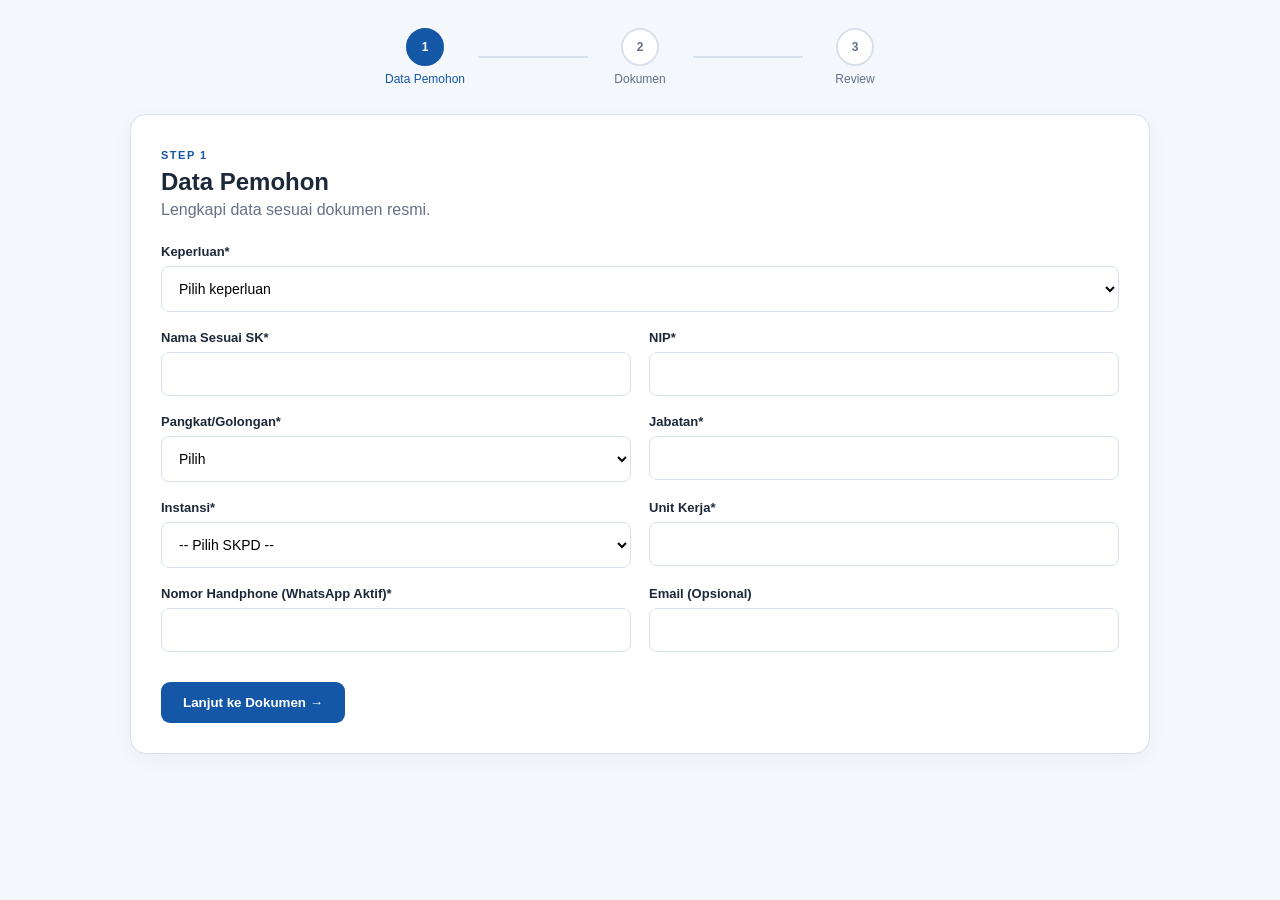
==== SKBT Digital/index.html @ 1875ef89 "Update index.html" ====
<!doctype html>
<html lang="id">
<head>
<meta charset="utf-8">
<meta name="viewport" content="width=device-width,initial-scale=1">
<title>Permohonan SKBT Online</title>
<link rel="stylesheet" href="style.css">
</head>
<body>

<main class="container">
  <div class="progress">
    <div class="p active" id="p1"><b>1</b><span>Data Pemohon</span></div>
    <i id="l1"></i>
    <div class="p" id="p2"><b>2</b><span>Dokumen</span></div>
    <i id="l2"></i>
    <div class="p" id="p3"><b>3</b><span>Review</span></div>
  </div>

  <form id="form">

    <!-- STEP 1 -->
    <section class="step active" id="s1">
      <div class="card">
        <div class="title">
          <small>STEP 1</small>
          <h2>Data Pemohon</h2>
          <p>Lengkapi data sesuai dokumen resmi.</p>
        </div>

        <div class="grid">
          <label class="full">Keperluan*
            <select id="keperluan" required>
              <option value="">Pilih keperluan</option>
              <option>Pensiun</option>
              <option>Pensiun Dini</option>
              <option>Pindah Tugas</option>
              <option>Pemberhentian dengan hormat sebagai Pegawai Negeri Sipil (PNS) karena meninggal dunia</option>
              <option>Pengangkatan Dalam Jabatan</option>
              <option>Keperluan Lainnya</option>
            </select>
          </label>

          <label>Nama Sesuai SK*
            <input id="nama" required>
          </label>

          <label>NIP*
            <input id="nip" maxlength="18" inputmode="numeric" required>
          </label>

          <label>Pangkat/Golongan*
            <select id="pangkat" required>
              <option value="">Pilih</option>
              <option>Juru Muda / I.a</option>
              <option>Juru Muda Tingkat I / I.b</option>
              <option>Juru / I.c</option>
              <option>Juru Tingkat I / I.d</option>
              <option>Pengatur Muda / II.a</option>
              <option>Pengatur Muda Tingkat I / II.b</option>
              <option>Pengatur / II.c</option>
              <option>Pengatur Tingkat I / II.d</option>
              <option>Penata Muda / III.a</option>
              <option>Penata Muda Tingkat I / III.b</option>
              <option>Penata / III.c</option>
              <option>Penata Tingkat I / III.d</option>
              <option>Pembina / IV.a</option>
              <option>Pembina Tingkat I / IV.b</option>
              <option>Pembina Utama Muda / IV.c</option>
              <option>Pembina Utama Madya / IV.d</option>
              <option>Pembina Utama / IV.e</option>
            </select>
          </label>

          <label>Jabatan*
            <input id="jabatan" required>
          </label>

          <label>Instansi* 
             <select id="instansi" name="skpd" required>
        <option value="">-- Pilih SKPD --</option>
    </select>

       	 </label>

          <label>Unit Kerja*
            <input id="unit" required>
          </label>

          <label>Nomor Handphone (WhatsApp Aktif)*
            <input id="wa" type="tel" required>
          </label>

          <label>Email (Opsional)
            <input id="email" type="email">
          </label>
        </div>

        <div class="actions">
          <button type="button" class="primary" onclick="next()">Lanjut ke Dokumen →</button>
        </div>
      </div>
    </section>

    <!-- STEP 2 -->
    <section class="step" id="s2">
      <div class="card">
        <div class="title">
          <small>STEP 2</small>
          <h2>Dokumen Persyaratan</h2>
          <p>Upload dokumen PDF, JPG, atau PNG dengan ukuran maksimal 5 MB per file.</p>
        </div>

        <div id="docs"></div>

        <div id="heirSection" class="heir-section">
          <div class="heir-title">
            <span>DOKUMEN TAMBAHAN</span>
            <h3>Dokumen Ahli Waris</h3>
            <p>Dokumen berikut wajib diunggah karena keperluan yang dipilih adalah pemberhentian karena meninggal dunia.</p>
          </div>
          <div id="heirDocs"></div>
        </div>

        <div class="check">
          <h3>Checklist Kelengkapan</h3>

          <label>
            <input type="checkbox" required>
            Saya memastikan seluruh data yang diisi benar dan nomor WhatsApp yang diisi siap dihubungi dan dicantumkan di dalam surat.
          </label>

          <label>
            <input type="checkbox" required>
            Saya memastikan dokumen yang diunggah benar dan dapat dibaca dengan jelas.
          </label>

          <label>
            <input type="checkbox" required>
            Saya menyetujui data dan dokumen digunakan untuk proses pelayanan Surat Keterangan Bebas Temuan.
          </label>
        </div>

        <div class="actions">
          <button type="button" class="secondary" onclick="prev()">← Kembali</button>
          <button type="button" class="primary" onclick="next()">Review Pengajuan →</button>
        </div>
      </div>
    </section>

    <!-- STEP 3 -->
    <section class="step" id="s3">
      <div class="card">
        <div class="title">
          <small>STEP 3</small>
          <h2>Review Pengajuan</h2>
          <p>Periksa kembali seluruh data dan dokumen sebelum dikirim.</p>
        </div>

        <div id="review" class="review"></div>

        <h3>Dokumen yang Diunggah</h3>
        <ul id="reviewDocs"></ul>

        <label class="confirm">
          <input id="final" type="checkbox" required>
          Saya telah memeriksa seluruh data dan dokumen dan menyatakan informasi yang diberikan benar serta dapat dipertanggungjawabkan.
        </label>
		  <br><br>
		  <label><b></b>Jika Sudah Sesuai, Silahkan Klik Kirim Permohonan (Cukup 1 Kali Klik). Setelah Itu Tunggu Proses 30 Detik sampai 1 Menit </b> </label>
        <div class="actions">
          <button type="button" class="secondary" onclick="prev()">← Kembali</button>
          <button type="submit" id="submitBtn" class="success">✓ Kirim Permohonan</button>
		  <div
  id="submitLoading"
  class="submit-loading"
  aria-live="polite"
>
  <span class="loading-spinner"></span>

  <span id="loadingText">
    Mengirim permohonan...
  </span>
</div>
        </div>
      </div>
    </section>

  </form>

  <section id="success" class="success-box">
    <div class="ok">✓</div>
    <h2>Permohonan Berhasil Dikirim</h2>
    <p>Nomor permohonan Anda:</p>
    <strong id="number"></strong>
    <p>Simpan nomor ini untuk pengecekan status permohonan.</p>
	  <br>
	<a href="https://inspektorat.acehtimurkab.go.id/halaman/bebas-temuan"><- Kembali Ke Halaman Utama</a>
  </section>
</main>

<script src="script.js"></script>
</body>
</html>
---- SKBT Digital/style.css ----
*{box-sizing:border-box}
:root{--primary:#1457a6;--primary-dark:#0d3f7a;--success:#18864b;--bg:#f4f7fb;--white:#fff;--text:#1d2939;--muted:#667085;--border:#d9e1ec}
html,body{margin:0;padding:0}
body{font-family:Arial,Helvetica,sans-serif;background:var(--bg);color:var(--text)}
.container{max-width:1050px;margin:0 auto;padding:28px 15px 45px}
.progress{display:flex;align-items:center;justify-content:center;margin:0 auto 28px}
.p{display:flex;flex-direction:column;align-items:center;gap:6px;color:var(--muted);font-size:12px;min-width:85px}
.p b{width:38px;height:38px;border-radius:50%;border:2px solid var(--border);background:#fff;display:grid;place-items:center;font-weight:bold}
.p.active{color:var(--primary)}
.p.active b{background:var(--primary);color:#fff;border-color:var(--primary)}
.p.done b{background:var(--success);color:#fff;border-color:var(--success)}
.progress i{height:2px;width:110px;background:var(--border);margin:0 10px}
.progress i.on{background:var(--primary)}
.step{display:none}
.step.active{display:block}
.card{background:#fff;border:1px solid var(--border);border-radius:16px;padding:30px;box-shadow:0 5px 20px rgba(0,0,0,.04)}
.title{margin-bottom:25px}
.title small,.heir-title span{font-size:11px;font-weight:bold;letter-spacing:1.5px;color:var(--primary)}
.title h2{margin:5px 0;font-size:24px}
.title p{margin:0;color:var(--muted)}
.grid{display:grid;grid-template-columns:1fr 1fr;gap:18px}
.grid label{font-size:13px;font-weight:bold}
.grid .full{grid-column:1/-1}
input,select{width:100%;margin-top:7px;padding:13px;border:1px solid var(--border);border-radius:8px;background:#fff;font-size:14px}
input:focus,select:focus{outline:none;border-color:var(--primary);box-shadow:0 0 0 3px rgba(20,87,166,.1)}
.actions{display:flex;justify-content:space-between;gap:12px;margin-top:30px}
button{border:0;border-radius:9px;padding:13px 22px;font-weight:bold;cursor:pointer}
.primary{background:var(--primary);color:#fff}
.primary:hover{background:var(--primary-dark)}
.secondary{background:#edf2f7;color:#344054}
.success{background:var(--success);color:#fff}
.upload{margin-bottom:20px}
.upload>label{font-size:13px;font-weight:bold}
.drop{position:relative;border:2px dashed var(--border);border-radius:12px;padding:23px;text-align:center;margin-top:7px;cursor:pointer}
.drop:hover{border-color:var(--primary);background:#f8fbff}
.drop input{position:absolute;inset:0;opacity:0;margin:0;cursor:pointer}
.drop strong{display:block;margin-top:4px}
.drop small{display:block;color:var(--muted);margin-top:5px}
.fname{margin-top:8px;color:var(--success);font-size:12px;font-weight:bold}
.heir-section{display:none;margin:25px 0;padding:20px;background:#fffaf0;border:1px solid #f2c46d;border-radius:12px}
.heir-section.show{display:block}
.heir-title{margin-bottom:18px}
.heir-title h3{margin:5px 0}
.heir-title p{margin:0;color:#667085;font-size:13px;line-height:1.5}
.check{background:#f8fafc;border:1px solid var(--border);padding:18px;border-radius:12px;margin-top:25px}
.check h3{margin:0 0 14px}
.check label,.confirm{display:block;margin:12px 0;font-weight:normal;line-height:1.5}
.check input,.confirm input{width:auto;margin:0 8px 0 0}
.review{border:1px solid var(--border);border-radius:10px;overflow:hidden;margin-bottom:25px}
.row{display:flex;justify-content:space-between;gap:20px;padding:12px 15px;border-bottom:1px solid var(--border)}
.row:last-child{border-bottom:0}
.row span{color:var(--muted)}
.row b{text-align:right}
.success-box{display:none;text-align:center;background:#fff;border:1px solid var(--border);border-radius:16px;padding:45px 25px}
.success-box.show{display:block}
.ok{width:70px;height:70px;border-radius:50%;background:#dff5e8;color:var(--success);display:grid;place-items:center;font-size:38px;margin:auto}
.success-box strong{display:block;font-size:25px;color:var(--primary);background:#f1f6fc;padding:15px;border-radius:10px;max-width:350px;margin:15px auto}
@media(max-width:700px){
 .container{padding-top:18px}
 .grid{grid-template-columns:1fr}
 .grid .full{grid-column:auto}
 .progress{overflow:auto;justify-content:flex-start}
 .progress i{width:45px}
 .p{min-width:75px}
 .card{padding:20px}
 .actions{flex-direction:column-reverse}
 .actions button{width:100%}
 .row{flex-direction:column;gap:4px}
 .row b{text-align:left}
}
/* =====================================================
   LOADING SUBMIT
   ===================================================== */

.submit-loading {
  display: none;
  align-items: center;
  justify-content: center;
  gap: 10px;
  margin-top: 15px;
  padding: 12px 16px;
  border-radius: 8px;
  background: #f1f5f9;
  color: #334155;
  font-size: 14px;
}

.submit-loading.active {
  display: flex;
}

.loading-spinner {
  width: 18px;
  height: 18px;
  border: 3px solid #cbd5e1;
  border-top-color: #2563eb;
  border-radius: 50%;
  animation: skbtSpin 0.8s linear infinite;
}
.keterangan {
 font-size:12px;
 font-style:normal;
}
@keyframes skbtSpin {
  to {
    transform: rotate(360deg);
  }
}
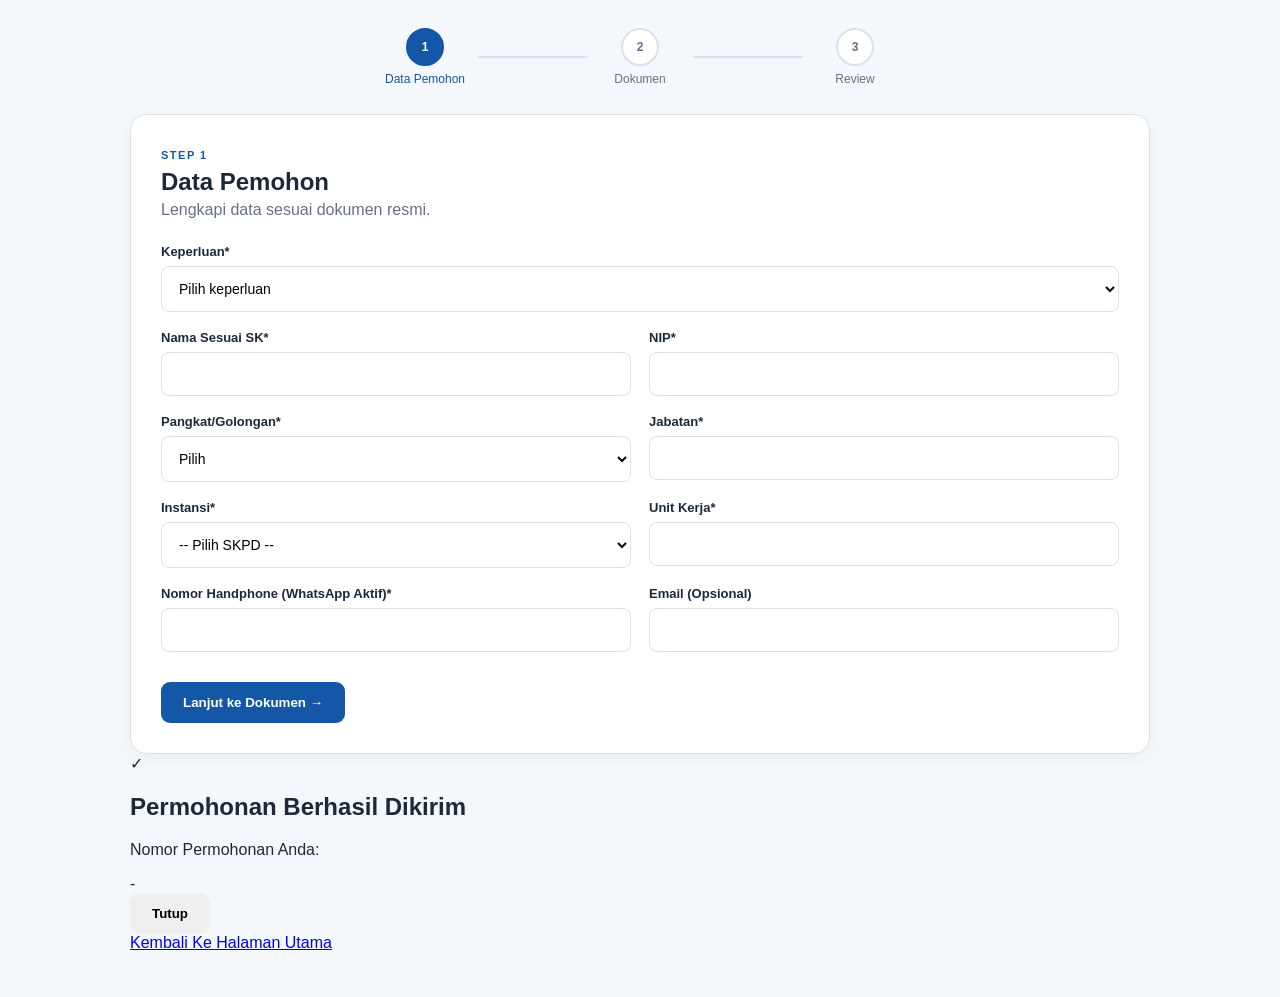
==== commit b437ae81: "Update index.html" ====
--- a/SKBT Digital/index.html
+++ b/SKBT Digital/index.html
@@ -167,7 +167,8 @@
           Saya telah memeriksa seluruh data dan dokumen dan menyatakan informasi yang diberikan benar serta dapat dipertanggungjawabkan.
         </label>
 		  <br><br>
-		  <label><b></b>Jika Sudah Sesuai, Silahkan Klik Kirim Permohonan (Cukup 1 Kali Klik). Setelah Itu Tunggu Proses 30 Detik sampai 1 Menit </b> </label>
+		  <b>PERHATIAN:</b>
+		  <label>Jika Sudah Sesuai, Silahkan Klik Kirim Permohonan (Cukup 1 Kali Klik). Setelah Itu Tunggu Proses <b>30 Detik sampai 1 Menit </b> kemudian scroll ke atas untuk mendapatkan nomor permohonan </label>
         <div class="actions">
           <button type="button" class="secondary" onclick="prev()">← Kembali</button>
           <button type="submit" id="submitBtn" class="success">✓ Kirim Permohonan</button>
@@ -179,7 +180,8 @@
   <span class="loading-spinner"></span>
 
   <span id="loadingText">
-    Mengirim permohonan...
+    Mengirim permohonan...<br>
+	  Mohon tunggu, setelah itu scroll ke atas</br>
   </span>
 </div>
         </div>
@@ -187,16 +189,20 @@
     </section>
 
   </form>
-
-  <section id="success" class="success-box">
-    <div class="ok">✓</div>
+<div id="success" class="modal-overlay">
+  <div class="modal-box">
+    <div class="modal-icon">✓</div>
     <h2>Permohonan Berhasil Dikirim</h2>
-    <p>Nomor permohonan Anda:</p>
-    <strong id="number"></strong>
-    <p>Simpan nomor ini untuk pengecekan status permohonan.</p>
-	  <br>
-	<a href="https://inspektorat.acehtimurkab.go.id/halaman/bebas-temuan"><- Kembali Ke Halaman Utama</a>
-  </section>
+    <p>Nomor Permohonan Anda:</p>
+    <div class="modal-number" id="number">-</div>
+    <button type="button" id="closeModalBtn" onclick="closeSuccessModal()">
+      Tutup
+    </button>
+  </div>
+	<a href="https://habibhanafi.github.io/SKBT-Digital/SKBT%20Digital/menu_skbt.html">Kembali Ke Halaman Utama</a>
+</div>
+	
+ 
 </main>
 
 <script src="script.js"></script>
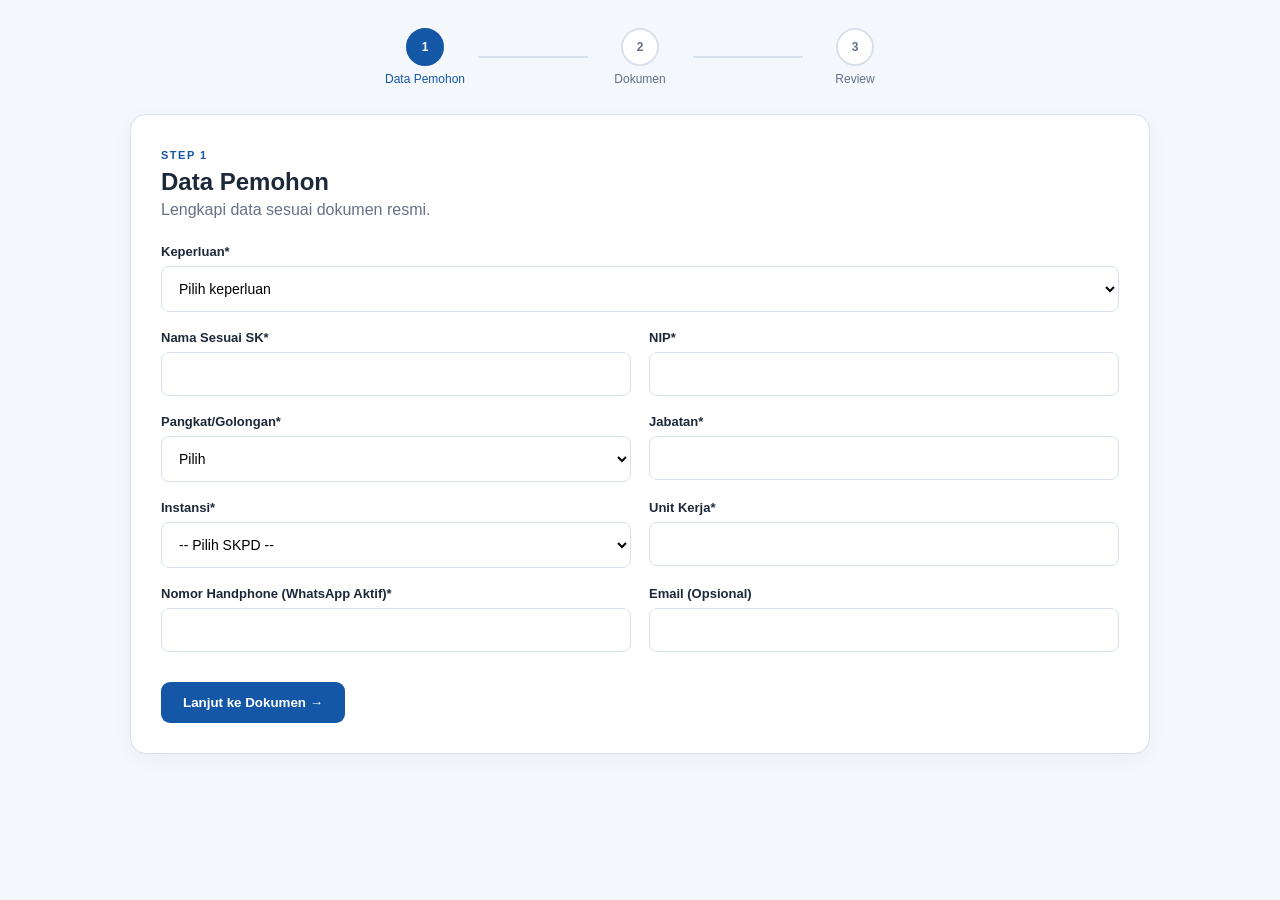
==== commit ff55e8de: "Update index.html" ====
--- a/SKBT Digital/index.html
+++ b/SKBT Digital/index.html
@@ -189,18 +189,16 @@
     </section>
 
   </form>
-<div id="success" class="modal-overlay">
-  <div class="modal-box">
-    <div class="modal-icon">✓</div>
+  <section id="success" class="success-box">
+    <div class="ok">✓</div>
     <h2>Permohonan Berhasil Dikirim</h2>
-    <p>Nomor Permohonan Anda:</p>
-    <div class="modal-number" id="number">-</div>
-    <button type="button" id="closeModalBtn" onclick="closeSuccessModal()">
-      Tutup
-    </button>
-  </div>
-	<a href="https://habibhanafi.github.io/SKBT-Digital/SKBT%20Digital/menu_skbt.html">Kembali Ke Halaman Utama</a>
-</div>
+    <p>Nomor permohonan Anda:</p>
+    <strong id="number"></strong>
+    <p>Simpan nomor ini untuk pengecekan status permohonan.</p>
+	  <a href="https://habibhanafi.github.io/SKBT-Digital/SKBT%20Digital/menu_skbt.html">Kembali Ke Halaman Utama</a>
+  </section>
+	
+
 	
  
 </main>
--- a/SKBT Digital/style.css
+++ b/SKBT Digital/style.css
@@ -106,3 +106,62 @@
     transform: rotate(360deg);
   }
 }
+
+.modal-overlay {
+  display: none;
+  position: fixed;
+  inset: 0;
+  background: rgba(0, 0, 0, 0.55);
+  z-index: 99999;
+  align-items: center;
+  justify-content: center;
+  padding: 20px;
+}
+
+.modal-overlay.show {
+  display: flex;
+}
+
+.modal-box {
+  background: #fff;
+  border-radius: 16px;
+  padding: 32px 24px;
+  max-width: 420px;
+  width: 100%;
+  text-align: center;
+  box-shadow: 0 12px 40px rgba(0, 0, 0, 0.25);
+  animation: modalPop 0.25s ease;
+}
+
+@keyframes modalPop {
+  from { transform: scale(0.9); opacity: 0; }
+  to   { transform: scale(1); opacity: 1; }
+}
+
+.modal-icon {
+  width: 56px;
+  height: 56px;
+  line-height: 56px;
+  border-radius: 50%;
+  background: #e8f5e9;
+  color: #2e7d32;
+  font-size: 28px;
+  margin: 0 auto 16px;
+}
+
+.modal-number {
+  font-size: 20px;
+  font-weight: 700;
+  color: #1457a6;
+  margin: 10px 0 20px;
+}
+
+.modal-box button {
+  background: #1457a6;
+  color: #fff;
+  border: none;
+  padding: 10px 24px;
+  border-radius: 8px;
+  cursor: pointer;
+  font-size: 15px;
+}
